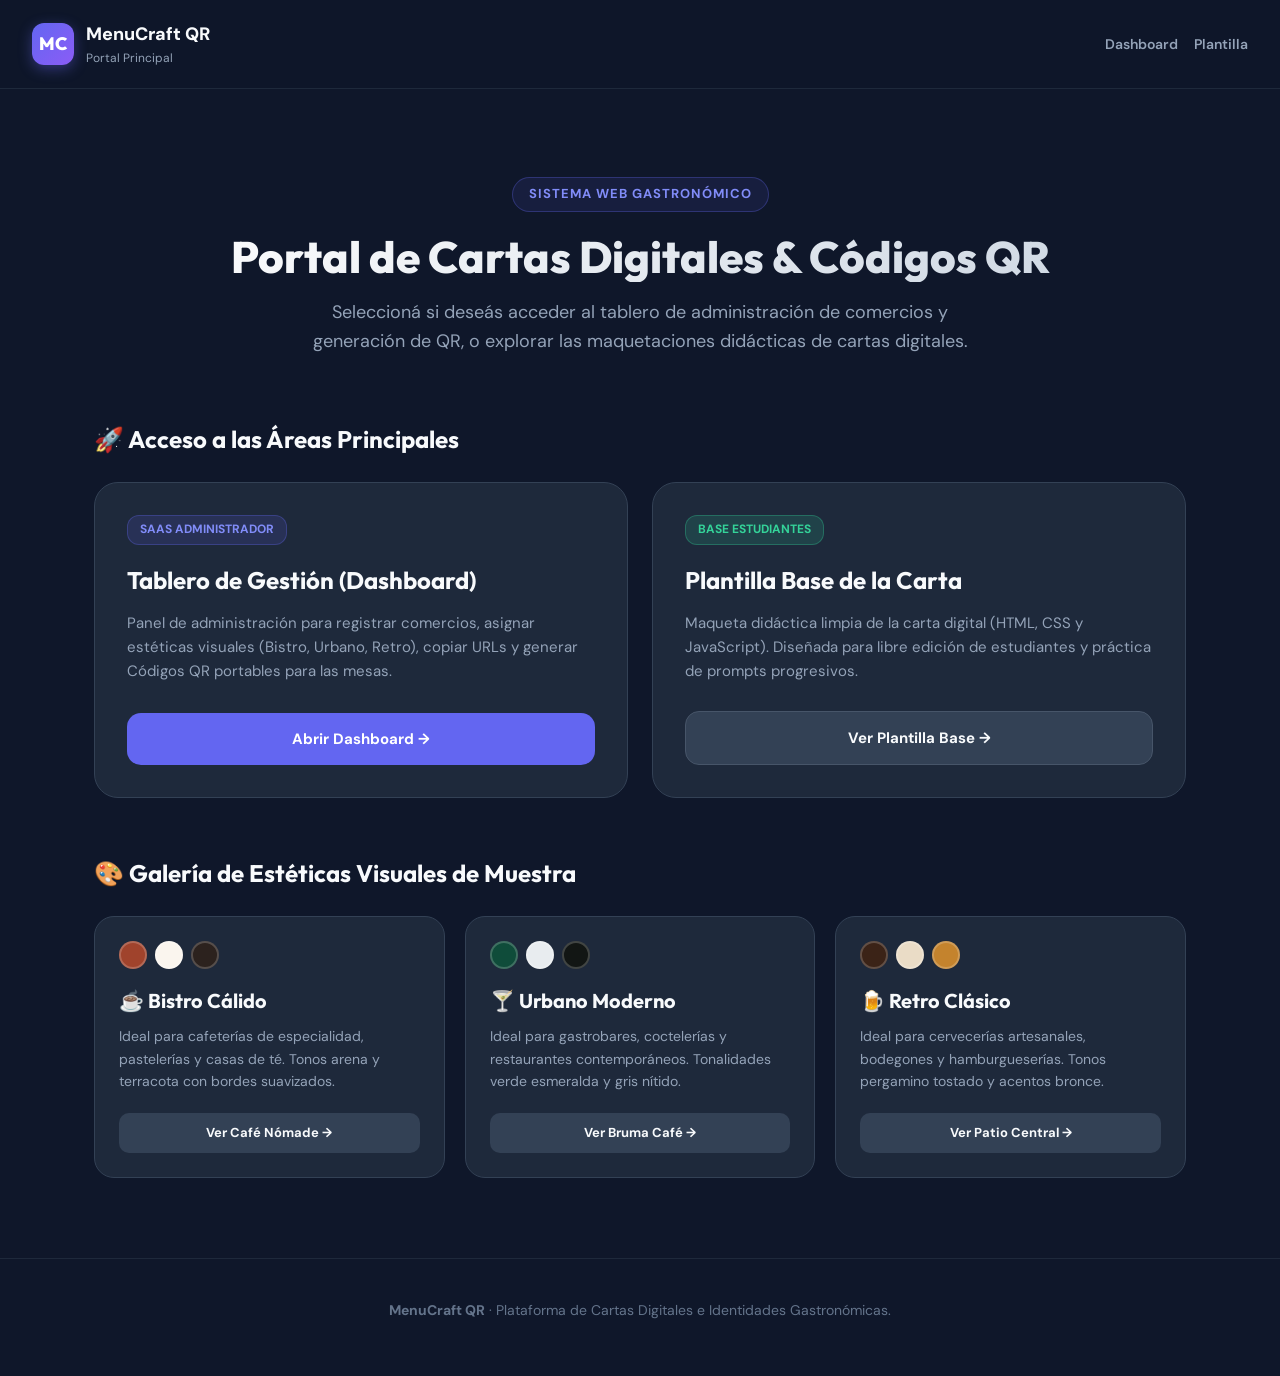
==== index.html @ 087a00e1 "feat: crear página de portada y portal principal (index.html) en la raíz" ====
<!doctype html>
<html lang="es">
  <head>
    <meta charset="UTF-8" />
    <meta name="viewport" content="width=device-width, initial-scale=1.0" />
    <meta
      name="description"
      content="Portal principal de Cartas Digitales y Códigos QR. Accedé al panel de administración o explorá las maquetaciones y estéticas gastronómicas."
    />
    <title>MenuCraft QR | Portal de Cartas Digitales</title>

    <!-- FUENTES GOOGLE: Outfit para títulos elegantes y DM Sans para el cuerpo de texto -->
    <link rel="preconnect" href="https://fonts.googleapis.com" />
    <link rel="preconnect" href="https://fonts.gstatic.com" crossorigin />
    <link
      href="https://fonts.googleapis.com/css2?family=DM+Sans:wght@400;500;600;700&family=Outfit:wght@500;600;700;800&display=swap"
      rel="stylesheet"
    />

    <style>
      /* --- REGLAS GENERALES Y VARIABLES DIRECTAS --- */
      * { box-sizing: border-box; }
      html { font-size: 100%; scroll-behavior: smooth; }
      
      body {
        margin: 0px;
        min-width: 320px;
        color: #F8FAFC;
        background-color: #0F172A; /* Slate 900 */
        font-family: "DM Sans", sans-serif;
        font-size: 16px;
        line-height: 1.6;
      }

      h1, h2, h3, h4, p { margin-top: 0px; }
      h1, h2, h3, h4 { font-family: "Outfit", sans-serif; }

      /* BARRA SUPERIOR (TOPBAR) */
      .topbar {
        display: flex;
        align-items: center;
        justify-content: space-between;
        padding: 20px 32px;
        background-color: rgba(15, 23, 42, 0.9);
        backdrop-filter: blur(12px);
        border-bottom: 1px solid #1E293B;
        position: sticky;
        top: 0px;
        z-index: 100;
      }

      .brand {
        display: flex;
        align-items: center;
        gap: 12px;
        text-decoration: none;
        color: #F8FAFC;
      }

      .brand__mark {
        display: flex;
        align-items: center;
        justify-content: center;
        width: 42px;
        height: 42px;
        border-radius: 12px;
        background: linear-gradient(135deg, #6366F1, #8B5CF6);
        color: #FFFFFF;
        font-family: "Outfit", sans-serif;
        font-weight: 800;
        font-size: 18px;
        box-shadow: 0px 4px 14px rgba(99, 102, 241, 0.4);
      }

      .brand strong { display: block; font-size: 18px; font-weight: 800; }
      .brand small { display: block; color: #94A3B8; font-size: 12px; }

      .nav-links {
        display: flex;
        align-items: center;
        gap: 16px;
      }

      .nav-link {
        color: #94A3B8;
        text-decoration: none;
        font-size: 14px;
        font-weight: 600;
        transition: color 0.2s ease;
      }
      .nav-link:hover { color: #F8FAFC; }

      /* PAGE SHELL */
      .container {
        width: 100%;
        max-width: 1140px;
        margin-left: auto;
        margin-right: auto;
        padding: 40px 24px 80px 24px;
      }

      /* HERO SECTION */
      .hero {
        text-align: center;
        padding: 48px 16px 64px 16px;
      }

      .hero__eyebrow {
        display: inline-block;
        padding: 6px 16px;
        border-radius: 20px;
        border: 1px solid rgba(99, 102, 241, 0.3);
        background-color: rgba(99, 102, 241, 0.1);
        color: #818CF8;
        font-size: 13px;
        font-weight: 700;
        text-transform: uppercase;
        letter-spacing: 1px;
        margin-bottom: 20px;
      }

      .hero h1 {
        font-size: 44px;
        font-weight: 800;
        line-height: 1.15;
        margin-bottom: 16px;
        background: linear-gradient(135deg, #FFFFFF 0%, #CBD5E1 100%);
        -webkit-background-clip: text;
        -webkit-text-fill-color: transparent;
      }

      .hero p {
        max-width: 680px;
        margin-left: auto;
        margin-right: auto;
        color: #94A3B8;
        font-size: 18px;
        margin-bottom: 0px;
      }

      /* SECCIÓN ZONAS DE ACCESO (GRID DE 2 COLUMNAS) */
      .section-title {
        font-size: 24px;
        font-weight: 700;
        margin-bottom: 24px;
        display: flex;
        align-items: center;
        gap: 10px;
      }

      .main-grid {
        display: grid;
        grid-template-columns: repeat(auto-fit, minmax(320px, 1fr));
        gap: 24px;
        margin-bottom: 56px;
      }

      .access-card {
        display: flex;
        flex-direction: column;
        padding: 32px;
        border-radius: 24px;
        background-color: #1E293B; /* Slate 800 */
        border: 1px solid #334155;
        transition: transform 0.25s ease, border-color 0.25s ease, box-shadow 0.25s ease;
        position: relative;
        overflow: hidden;
      }

      .access-card:hover {
        transform: translateY(-6px);
        border-color: #6366F1;
        box-shadow: 0px 20px 40px rgba(0, 0, 0, 0.3);
      }

      .card-badge {
        align-self: flex-start;
        padding: 4px 12px;
        border-radius: 12px;
        font-size: 12px;
        font-weight: 700;
        text-transform: uppercase;
        margin-bottom: 16px;
      }

      .card-badge--indigo { color: #818CF8; background-color: rgba(99, 102, 241, 0.15); border: 1px solid rgba(99, 102, 241, 0.3); }
      .card-badge--emerald { color: #34D399; background-color: rgba(52, 211, 153, 0.15); border: 1px solid rgba(52, 211, 153, 0.3); }

      .access-card h2 {
        font-size: 24px;
        font-weight: 700;
        margin-bottom: 12px;
        color: #F8FAFC;
      }

      .access-card p {
        color: #94A3B8;
        font-size: 15px;
        margin-bottom: 28px;
        flex-grow: 1;
      }

      .btn-action {
        display: inline-flex;
        align-items: center;
        justify-content: center;
        gap: 8px;
        padding: 14px 24px;
        border-radius: 14px;
        font-weight: 700;
        font-size: 15px;
        text-decoration: none;
        transition: background-color 0.2s ease;
      }

      .btn-action--primary {
        background-color: #6366F1;
        color: #FFFFFF;
      }
      .btn-action--primary:hover { background-color: #4F46E5; }

      .btn-action--secondary {
        background-color: #334155;
        color: #F8FAFC;
        border: 1px solid #475569;
      }
      .btn-action--secondary:hover { background-color: #475569; }

      /* SECCIÓN DE ESTÉTICAS VISUALES (GRID DE 3 COLUMNAS) */
      .themes-grid {
        display: grid;
        grid-template-columns: repeat(auto-fit, minmax(280px, 1fr));
        gap: 20px;
      }

      .theme-preview-card {
        display: flex;
        flex-direction: column;
        padding: 24px;
        border-radius: 20px;
        background-color: #1E293B;
        border: 1px solid #334155;
        transition: transform 0.2s ease, border-color 0.2s ease;
      }

      .theme-preview-card:hover {
        transform: translateY(-4px);
        border-color: #94A3B8;
      }

      .swatches {
        display: flex;
        gap: 8px;
        margin-bottom: 16px;
      }

      .swatch {
        width: 28px;
        height: 28px;
        border-radius: 50%;
        border: 2px solid rgba(255, 255, 255, 0.2);
      }

      .theme-preview-card h3 {
        font-size: 20px;
        font-weight: 700;
        margin-bottom: 8px;
        color: #F8FAFC;
      }

      .theme-preview-card p {
        color: #94A3B8;
        font-size: 14px;
        margin-bottom: 20px;
        flex-grow: 1;
      }

      .btn-theme-link {
        display: inline-flex;
        align-items: center;
        justify-content: center;
        padding: 10px 18px;
        border-radius: 10px;
        background-color: #334155;
        color: #F8FAFC;
        text-decoration: none;
        font-size: 13px;
        font-weight: 700;
        transition: background-color 0.2s ease;
      }
      .btn-theme-link:hover { background-color: #475569; }

      /* FOOTER */
      footer {
        padding: 40px 24px;
        text-align: center;
        border-top: 1px solid #1E293B;
        color: #64748B;
        font-size: 14px;
      }
      footer a { color: #818CF8; text-decoration: none; }
      footer a:hover { text-decoration: underline; }

      @media (max-width: 600px) {
        .topbar { padding: 16px; }
        .hero h1 { font-size: 32px; }
        .hero p { font-size: 16px; }
        .container { padding-top: 24px; }
      }
    </style>
  </head>
  <body>

    <!-- BARRA SUPERIOR (TOPBAR) -->
    <header class="topbar">
      <a class="brand" href="index.html">
        <span class="brand__mark" aria-hidden="true">MC</span>
        <span>
          <strong>MenuCraft QR</strong>
          <small>Portal Principal</small>
        </span>
      </a>

      <nav class="nav-links">
        <a class="nav-link" href="dashboard/index.html">Dashboard</a>
        <a class="nav-link" href="plantilla-comercio/index.html">Plantilla</a>
      </nav>
    </header>

    <!-- CONTENEDOR PRINCIPAL -->
    <div class="container">
      
      <!-- HERO DE BIENVENIDA -->
      <header class="hero">
        <span class="hero__eyebrow">Sistema Web Gastronómico</span>
        <h1>Portal de Cartas Digitales & Códigos QR</h1>
        <p>
          Seleccioná si deseás acceder al tablero de administración de comercios y generación de QR, o explorar las maquetaciones didácticas de cartas digitales.
        </p>
      </header>

      <!-- ZONA DE ACCESO PRINCIPAL -->
      <section aria-labelledby="section-access-title">
        <h2 id="section-access-title" class="section-title">
          <span>🚀 Acceso a las Áreas Principales</span>
        </h2>

        <div class="main-grid">
          <!-- CARD 1: DASHBOARD -->
          <article class="access-card">
            <span class="card-badge card-badge--indigo">SaaS Administrador</span>
            <h2>Tablero de Gestión (Dashboard)</h2>
            <p>
              Panel de administración para registrar comercios, asignar estéticas visuales (Bistro, Urbano, Retro), copiar URLs y generar Códigos QR portables para las mesas.
            </p>
            <a class="btn-action btn-action--primary" href="dashboard/index.html">
              Abrir Dashboard →
            </a>
          </article>

          <!-- CARD 2: PLANTILLA ALUMNOS -->
          <article class="access-card">
            <span class="card-badge card-badge--emerald">Base Estudiantes</span>
            <h2>Plantilla Base de la Carta</h2>
            <p>
              Maqueta didáctica limpia de la carta digital (HTML, CSS y JavaScript). Diseñada para libre edición de estudiantes y práctica de prompts progresivos.
            </p>
            <a class="btn-action btn-action--secondary" href="plantilla-comercio/index.html">
              Ver Plantilla Base →
            </a>
          </article>
        </div>
      </section>

      <!-- SECCIÓN DE ESTÉTICAS VISUALES DEMO -->
      <section aria-labelledby="section-themes-title">
        <h2 id="section-themes-title" class="section-title">
          <span>🎨 Galería de Estéticas Visuales de Muestra</span>
        </h2>

        <div class="themes-grid">
          <!-- TEMA 1: BISTRO CÁLIDO -->
          <article class="theme-preview-card">
            <div class="swatches">
              <span class="swatch" style="background-color: #A0432C;" title="Terracota"></span>
              <span class="swatch" style="background-color: #FAF5EE;" title="Arena"></span>
              <span class="swatch" style="background-color: #2C221E;" title="Marrón"></span>
            </div>
            <h3>☕ Bistro Cálido</h3>
            <p>Ideal para cafeterías de especialidad, pastelerías y casas de té. Tonos arena y terracota con bordes suavizados.</p>
            <a class="btn-theme-link" href="comercios/cafe-nomade/index.html">
              Ver Café Nómade →
            </a>
          </article>

          <!-- TEMA 2: URBANO MODERNO -->
          <article class="theme-preview-card">
            <div class="swatches">
              <span class="swatch" style="background-color: #0F4C3A;" title="Verde Esmeralda"></span>
              <span class="swatch" style="background-color: #E8ECEF;" title="Gris Pizarra"></span>
              <span class="swatch" style="background-color: #121614;" title="Grafito"></span>
            </div>
            <h3>🍸 Urbano Moderno</h3>
            <p>Ideal para gastrobares, coctelerías y restaurantes contemporáneos. Tonalidades verde esmeralda y gris nítido.</p>
            <a class="btn-theme-link" href="comercios/bruma-cafe/index.html">
              Ver Bruma Café →
            </a>
          </article>

          <!-- TEMA 3: RETRO CLÁSICO -->
          <article class="theme-preview-card">
            <div class="swatches">
              <span class="swatch" style="background-color: #3B2317;" title="Madera"></span>
              <span class="swatch" style="background-color: #EADCC6;" title="Pergamino"></span>
              <span class="swatch" style="background-color: #C4832D;" title="Ámbar"></span>
            </div>
            <h3>🍺 Retro Clásico</h3>
            <p>Ideal para cervecerías artesanales, bodegones y hamburgueserías. Tonos pergamino tostado y acentos bronce.</p>
            <a class="btn-theme-link" href="comercios/patio-central/index.html">
              Ver Patio Central →
            </a>
          </article>
        </div>
      </section>

    </div>

    <!-- PIE DE PÁGINA -->
    <footer>
      <p>
        <strong>MenuCraft QR</strong> · Plataforma de Cartas Digitales e Identidades Gastronómicas.
      </p>
    </footer>

  </body>
</html>
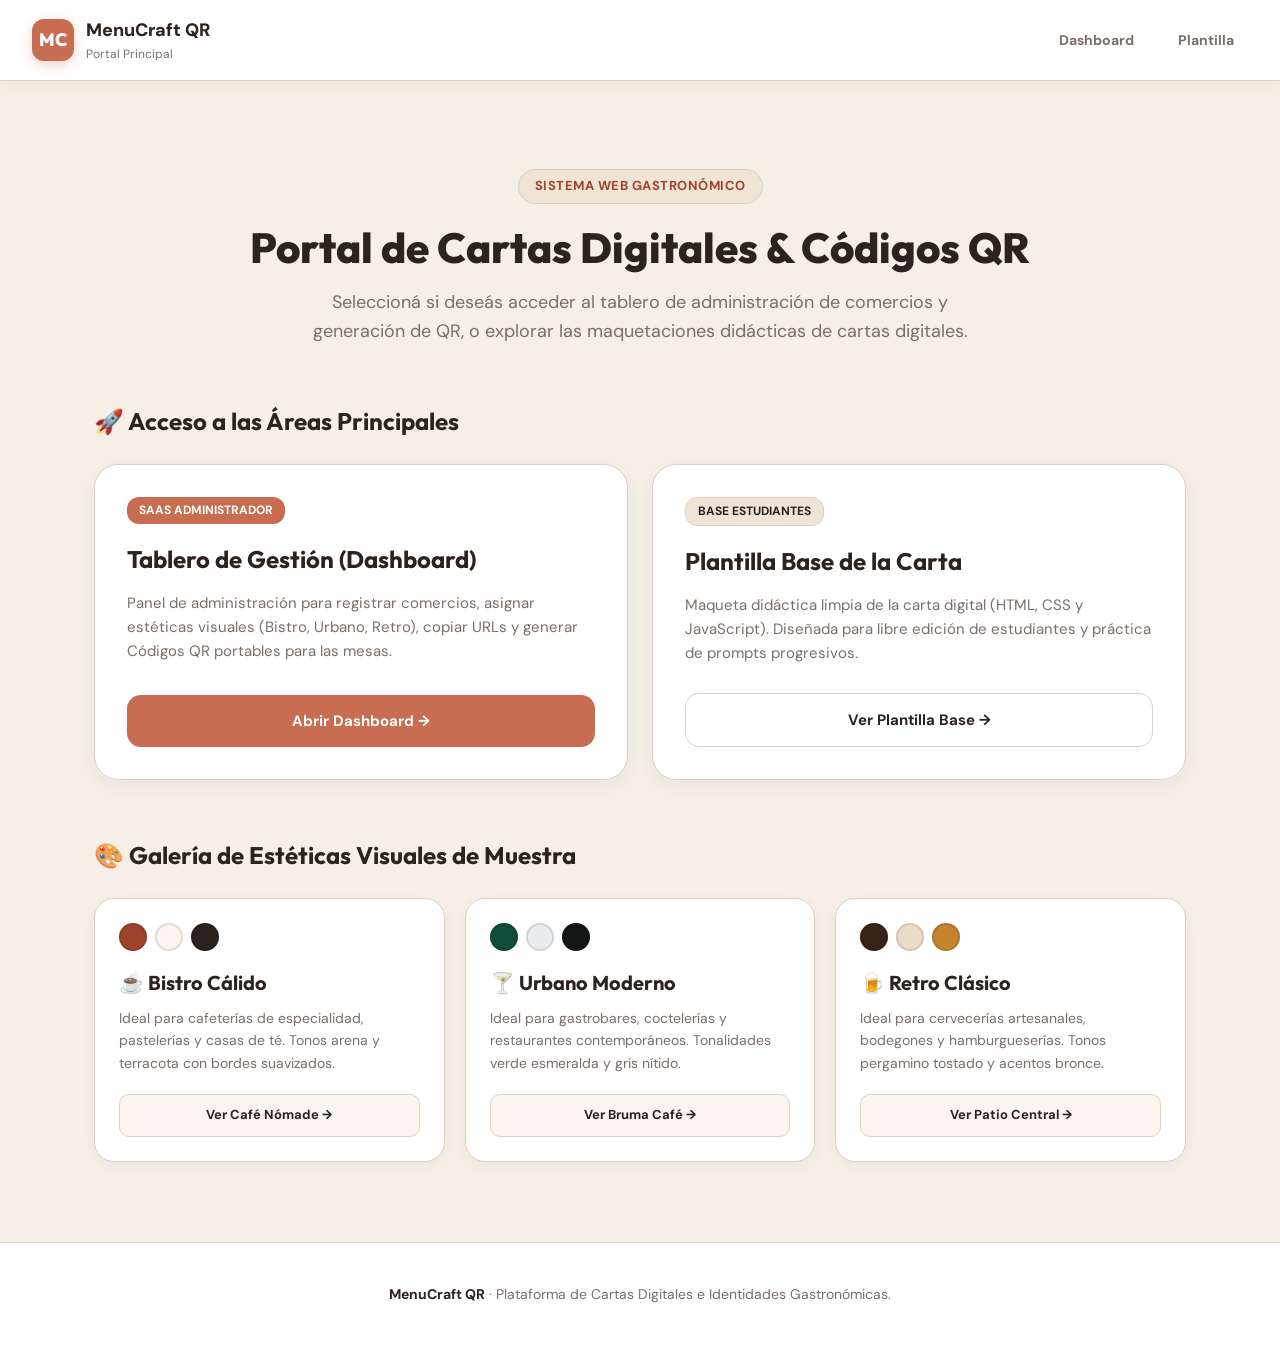
==== commit 00d5a21f: "style: alinear la portada index.html con la estética Craft Studio (Warm Sand & Terracotta)" ====
--- a/index.html
+++ b/index.html
@@ -5,7 +5,7 @@
     <meta name="viewport" content="width=device-width, initial-scale=1.0" />
     <meta
       name="description"
-      content="Portal principal de Cartas Digitales y Códigos QR. Accedé al panel de administración o explorá las maquetaciones y estéticas gastronómicas."
+      content="Portal principal de MenuCraft QR. Accedé al panel de administración o explorá las maquetaciones y estéticas gastronómicas."
     />
     <title>MenuCraft QR | Portal de Cartas Digitales</title>
 
@@ -18,15 +18,17 @@
     />
 
     <style>
-      /* --- REGLAS GENERALES Y VARIABLES DIRECTAS --- */
+      /* ===========================================================================
+         SISTEMA DE DISEÑO: CRAFT STUDIO / WARM MINIMALIST
+         =========================================================================== */
       * { box-sizing: border-box; }
       html { font-size: 100%; scroll-behavior: smooth; }
       
       body {
         margin: 0px;
         min-width: 320px;
-        color: #F8FAFC;
-        background-color: #0F172A; /* Slate 900 */
+        color: #2C221E;
+        background-color: #F5EFE6; /* Fondo arena cálido */
         font-family: "DM Sans", sans-serif;
         font-size: 16px;
         line-height: 1.6;
@@ -40,13 +42,13 @@
         display: flex;
         align-items: center;
         justify-content: space-between;
-        padding: 20px 32px;
-        background-color: rgba(15, 23, 42, 0.9);
-        backdrop-filter: blur(12px);
-        border-bottom: 1px solid #1E293B;
+        padding: 16px 32px;
+        background-color: #FFFFFF;
+        border-bottom: 1px solid #DDD0C2;
         position: sticky;
         top: 0px;
         z-index: 100;
+        box-shadow: 0px 4px 16px rgba(44, 34, 30, 0.04);
       }
 
       .brand {
@@ -54,7 +56,7 @@
         align-items: center;
         gap: 12px;
         text-decoration: none;
-        color: #F8FAFC;
+        color: #2C221E;
       }
 
       .brand__mark {
@@ -64,16 +66,16 @@
         width: 42px;
         height: 42px;
         border-radius: 12px;
-        background: linear-gradient(135deg, #6366F1, #8B5CF6);
+        background-color: #C86D51; /* Terracota principal */
         color: #FFFFFF;
         font-family: "Outfit", sans-serif;
         font-weight: 800;
         font-size: 18px;
-        box-shadow: 0px 4px 14px rgba(99, 102, 241, 0.4);
+        box-shadow: 0px 4px 12px rgba(200, 109, 81, 0.3);
       }
 
       .brand strong { display: block; font-size: 18px; font-weight: 800; }
-      .brand small { display: block; color: #94A3B8; font-size: 12px; }
+      .brand small { display: block; color: #7A6F68; font-size: 12px; }
 
       .nav-links {
         display: flex;
@@ -82,13 +84,15 @@
       }
 
       .nav-link {
-        color: #94A3B8;
+        color: #7A6F68;
         text-decoration: none;
         font-size: 14px;
-        font-weight: 600;
-        transition: color 0.2s ease;
-      }
-      .nav-link:hover { color: #F8FAFC; }
+        font-weight: 700;
+        padding: 8px 14px;
+        border-radius: 10px;
+        transition: background-color 0.2s ease, color 0.2s ease;
+      }
+      .nav-link:hover { color: #2C221E; background-color: #EFE4D6; }
 
       /* PAGE SHELL */
       .container {
@@ -102,38 +106,36 @@
       /* HERO SECTION */
       .hero {
         text-align: center;
-        padding: 48px 16px 64px 16px;
+        padding: 48px 16px 56px 16px;
       }
 
       .hero__eyebrow {
         display: inline-block;
         padding: 6px 16px;
         border-radius: 20px;
-        border: 1px solid rgba(99, 102, 241, 0.3);
-        background-color: rgba(99, 102, 241, 0.1);
-        color: #818CF8;
+        border: 1px solid #DDD0C2;
+        background-color: #EFE4D6;
+        color: #A0432C;
         font-size: 13px;
         font-weight: 700;
         text-transform: uppercase;
-        letter-spacing: 1px;
+        letter-spacing: 0.5px;
         margin-bottom: 20px;
       }
 
       .hero h1 {
-        font-size: 44px;
+        font-size: 42px;
         font-weight: 800;
         line-height: 1.15;
         margin-bottom: 16px;
-        background: linear-gradient(135deg, #FFFFFF 0%, #CBD5E1 100%);
-        -webkit-background-clip: text;
-        -webkit-text-fill-color: transparent;
+        color: #2C221E;
       }
 
       .hero p {
         max-width: 680px;
         margin-left: auto;
         margin-right: auto;
-        color: #94A3B8;
+        color: #7A6F68;
         font-size: 18px;
         margin-bottom: 0px;
       }
@@ -142,6 +144,7 @@
       .section-title {
         font-size: 24px;
         font-weight: 700;
+        color: #2C221E;
         margin-bottom: 24px;
         display: flex;
         align-items: center;
@@ -160,8 +163,9 @@
         flex-direction: column;
         padding: 32px;
         border-radius: 24px;
-        background-color: #1E293B; /* Slate 800 */
-        border: 1px solid #334155;
+        background-color: #FFFFFF;
+        border: 1px solid #DDD0C2;
+        box-shadow: 0px 6px 20px rgba(44, 34, 30, 0.05);
         transition: transform 0.25s ease, border-color 0.25s ease, box-shadow 0.25s ease;
         position: relative;
         overflow: hidden;
@@ -169,8 +173,8 @@
 
       .access-card:hover {
         transform: translateY(-6px);
-        border-color: #6366F1;
-        box-shadow: 0px 20px 40px rgba(0, 0, 0, 0.3);
+        border-color: #C86D51;
+        box-shadow: 0px 16px 36px rgba(44, 34, 30, 0.1);
       }
 
       .card-badge {
@@ -183,18 +187,18 @@
         margin-bottom: 16px;
       }
 
-      .card-badge--indigo { color: #818CF8; background-color: rgba(99, 102, 241, 0.15); border: 1px solid rgba(99, 102, 241, 0.3); }
-      .card-badge--emerald { color: #34D399; background-color: rgba(52, 211, 153, 0.15); border: 1px solid rgba(52, 211, 153, 0.3); }
+      .card-badge--terracota { color: #FFFFFF; background-color: #C86D51; }
+      .card-badge--taupe { color: #2C221E; background-color: #EFE4D6; border: 1px solid #DDD0C2; }
 
       .access-card h2 {
         font-size: 24px;
         font-weight: 700;
         margin-bottom: 12px;
-        color: #F8FAFC;
+        color: #2C221E;
       }
 
       .access-card p {
-        color: #94A3B8;
+        color: #7A6F68;
         font-size: 15px;
         margin-bottom: 28px;
         flex-grow: 1;
@@ -210,21 +214,21 @@
         font-weight: 700;
         font-size: 15px;
         text-decoration: none;
-        transition: background-color 0.2s ease;
+        transition: background-color 0.2s ease, border-color 0.2s ease;
       }
 
       .btn-action--primary {
-        background-color: #6366F1;
+        background-color: #C86D51;
         color: #FFFFFF;
       }
-      .btn-action--primary:hover { background-color: #4F46E5; }
+      .btn-action--primary:hover { background-color: #A0432C; }
 
       .btn-action--secondary {
-        background-color: #334155;
-        color: #F8FAFC;
-        border: 1px solid #475569;
-      }
-      .btn-action--secondary:hover { background-color: #475569; }
+        background-color: #FFFFFF;
+        color: #2C221E;
+        border: 1px solid #DDD0C2;
+      }
+      .btn-action--secondary:hover { background-color: #F5EFE6; border-color: #C86D51; }
 
       /* SECCIÓN DE ESTÉTICAS VISUALES (GRID DE 3 COLUMNAS) */
       .themes-grid {
@@ -238,14 +242,15 @@
         flex-direction: column;
         padding: 24px;
         border-radius: 20px;
-        background-color: #1E293B;
-        border: 1px solid #334155;
+        background-color: #FFFFFF;
+        border: 1px solid #DDD0C2;
+        box-shadow: 0px 4px 16px rgba(44, 34, 30, 0.04);
         transition: transform 0.2s ease, border-color 0.2s ease;
       }
 
       .theme-preview-card:hover {
         transform: translateY(-4px);
-        border-color: #94A3B8;
+        border-color: #C86D51;
       }
 
       .swatches {
@@ -258,18 +263,18 @@
         width: 28px;
         height: 28px;
         border-radius: 50%;
-        border: 2px solid rgba(255, 255, 255, 0.2);
+        border: 2px solid rgba(0, 0, 0, 0.1);
       }
 
       .theme-preview-card h3 {
         font-size: 20px;
         font-weight: 700;
         margin-bottom: 8px;
-        color: #F8FAFC;
+        color: #2C221E;
       }
 
       .theme-preview-card p {
-        color: #94A3B8;
+        color: #7A6F68;
         font-size: 14px;
         margin-bottom: 20px;
         flex-grow: 1;
@@ -281,25 +286,26 @@
         justify-content: center;
         padding: 10px 18px;
         border-radius: 10px;
-        background-color: #334155;
-        color: #F8FAFC;
+        background-color: #FAF5EE;
+        border: 1px solid #DDD0C2;
+        color: #2C221E;
         text-decoration: none;
         font-size: 13px;
         font-weight: 700;
-        transition: background-color 0.2s ease;
-      }
-      .btn-theme-link:hover { background-color: #475569; }
+        transition: background-color 0.2s ease, border-color 0.2s ease;
+      }
+      .btn-theme-link:hover { background-color: #C86D51; color: #FFFFFF; border-color: #C86D51; }
 
       /* FOOTER */
       footer {
         padding: 40px 24px;
         text-align: center;
-        border-top: 1px solid #1E293B;
-        color: #64748B;
+        background-color: #FFFFFF;
+        border-top: 1px solid #DDD0C2;
+        color: #7A6F68;
         font-size: 14px;
       }
-      footer a { color: #818CF8; text-decoration: none; }
-      footer a:hover { text-decoration: underline; }
+      footer strong { color: #2C221E; }
 
       @media (max-width: 600px) {
         .topbar { padding: 16px; }
@@ -348,7 +354,7 @@
         <div class="main-grid">
           <!-- CARD 1: DASHBOARD -->
           <article class="access-card">
-            <span class="card-badge card-badge--indigo">SaaS Administrador</span>
+            <span class="card-badge card-badge--terracota">SaaS Administrador</span>
             <h2>Tablero de Gestión (Dashboard)</h2>
             <p>
               Panel de administración para registrar comercios, asignar estéticas visuales (Bistro, Urbano, Retro), copiar URLs y generar Códigos QR portables para las mesas.
@@ -360,7 +366,7 @@
 
           <!-- CARD 2: PLANTILLA ALUMNOS -->
           <article class="access-card">
-            <span class="card-badge card-badge--emerald">Base Estudiantes</span>
+            <span class="card-badge card-badge--taupe">Base Estudiantes</span>
             <h2>Plantilla Base de la Carta</h2>
             <p>
               Maqueta didáctica limpia de la carta digital (HTML, CSS y JavaScript). Diseñada para libre edición de estudiantes y práctica de prompts progresivos.
